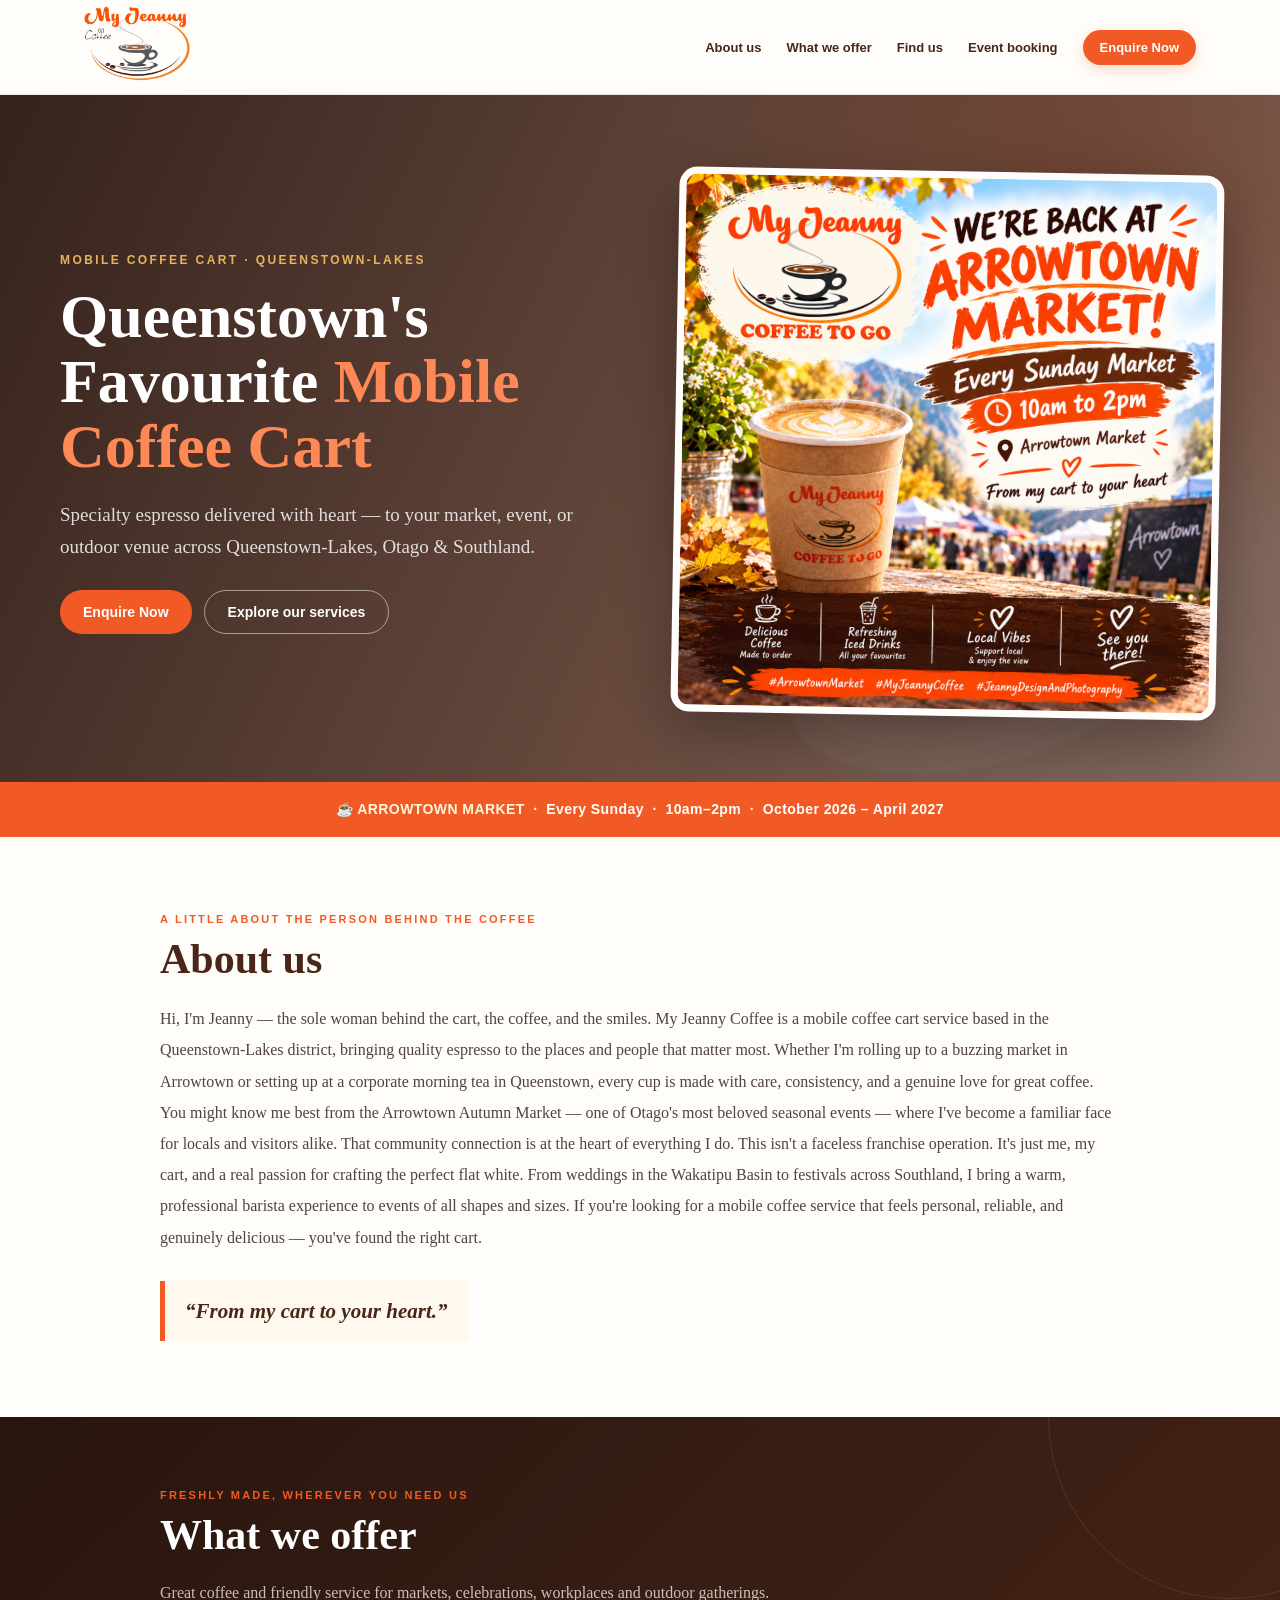
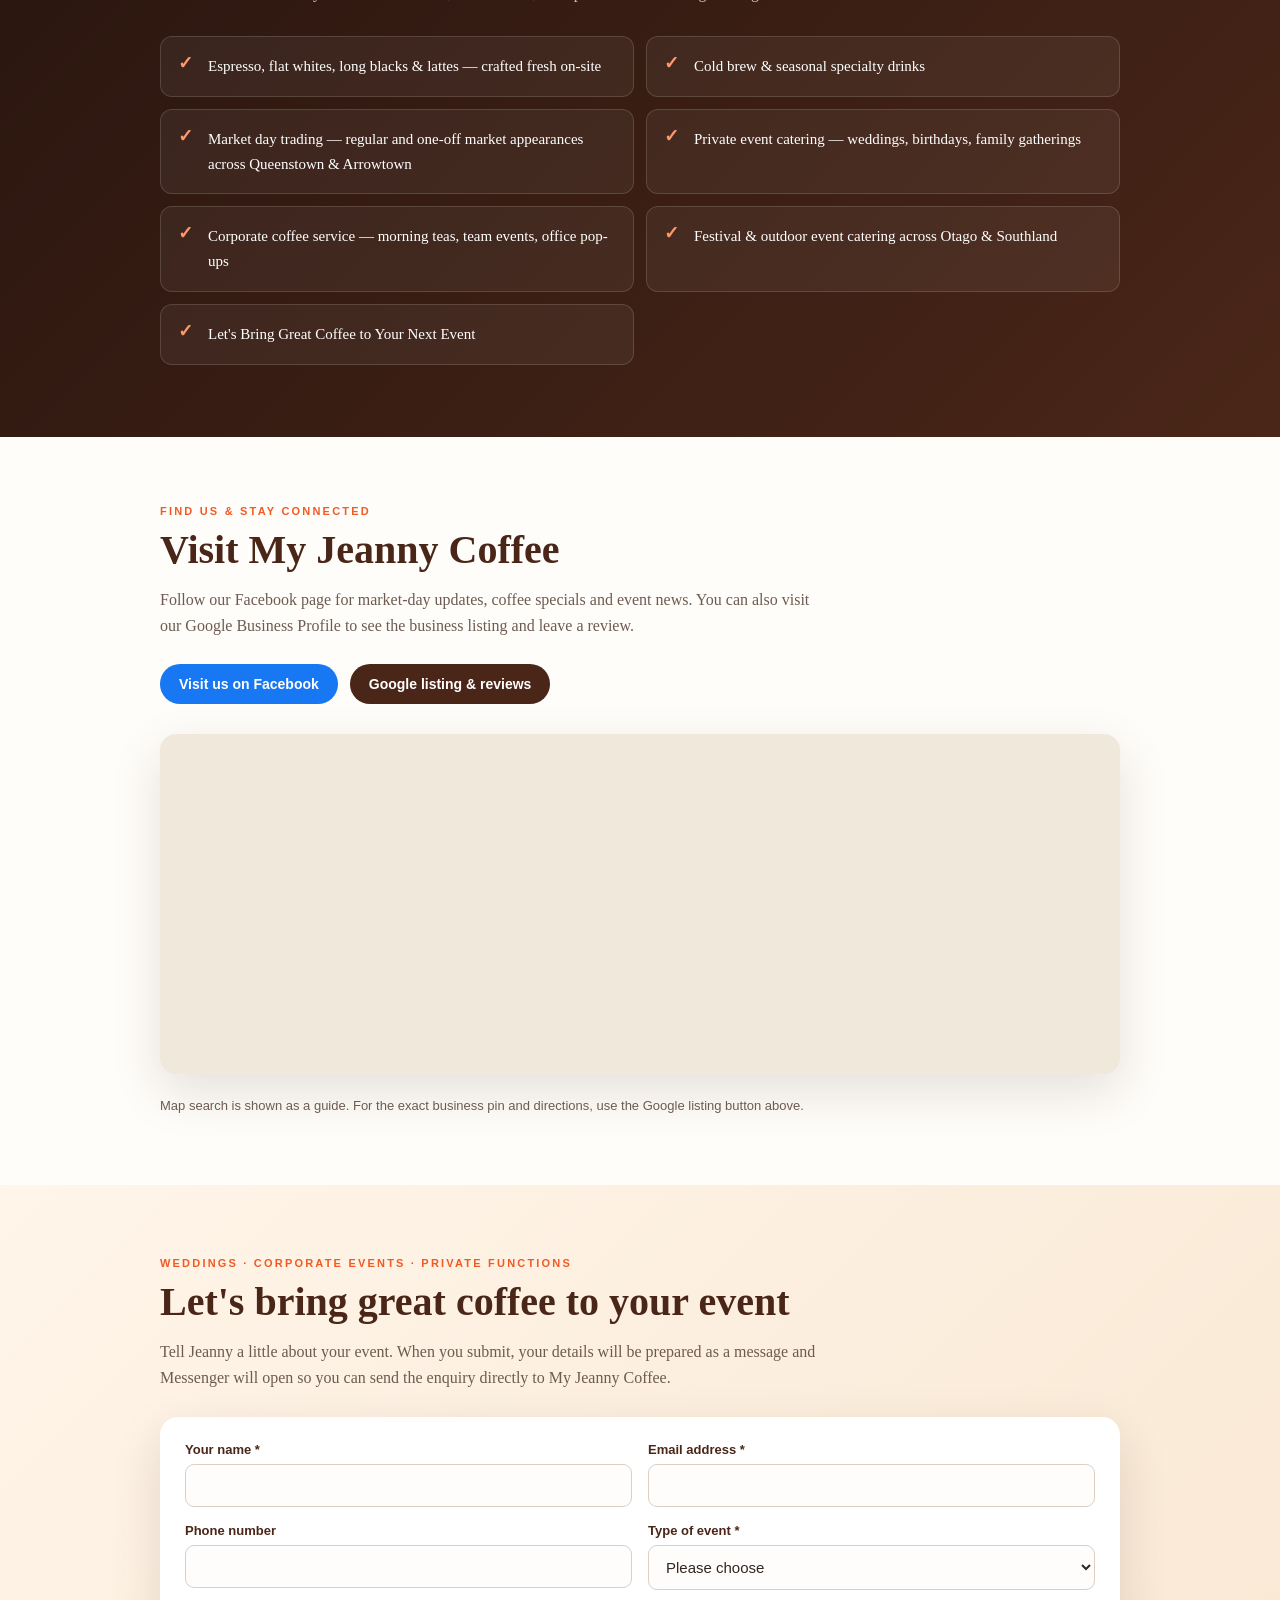
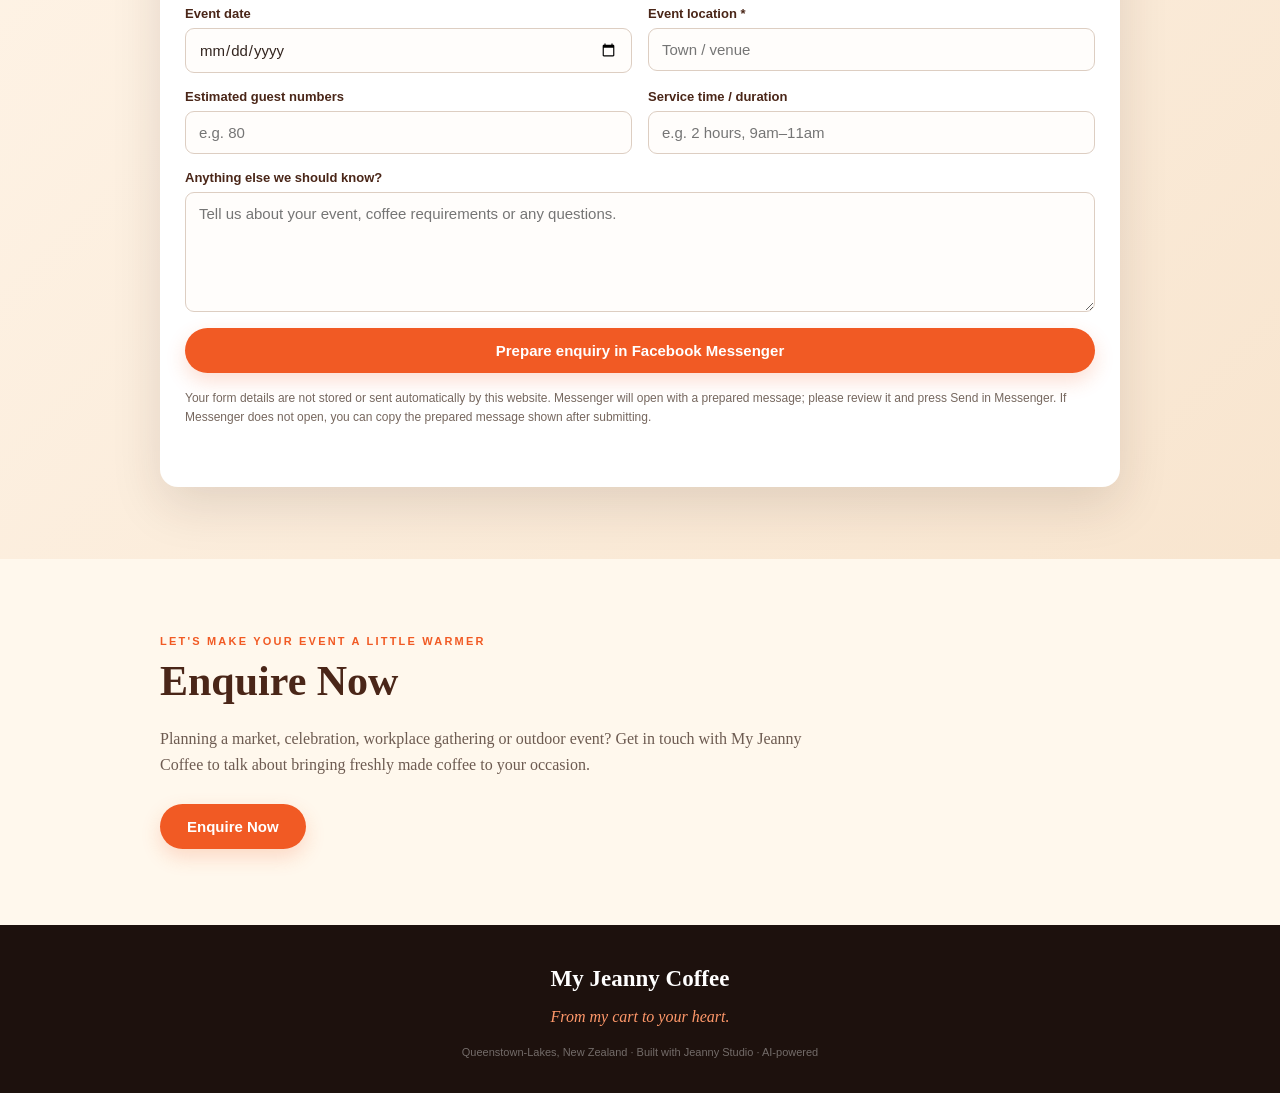
==== index.html @ 6d9bd1cd "Add files via upload 2nd commit" ====
<!DOCTYPE html>
<html lang="en">
<head>
<meta charset="UTF-8">
<meta name="viewport" content="width=device-width, initial-scale=1.0">
<title>My Jeanny Coffee | Mobile Coffee Cart Queenstown</title>
<meta name="description" content="Mobile coffee cart serving Queenstown-Lakes, Arrowtown & Southland. Quality espresso for markets, events & corporate functions. Solo woman-owned.">
<meta property="og:title" content="My Jeanny Coffee | Mobile Coffee Cart Queenstown">
<meta property="og:description" content="Mobile coffee cart serving Queenstown-Lakes, Arrowtown & Southland. Quality espresso for markets, events & corporate functions. Solo woman-owned.">
<meta property="og:type" content="website">
<meta name="theme-color" content="#f15a24">
<style>
:root {
  --orange: #f15a24;
  --orange-dark: #d94816;
  --coffee: #4a2618;
  --coffee-deep: #28150f;
  --cream: #fff8ed;
  --warm-white: #fffdf9;
  --gold: #e7b45b;
  --ink: #33251f;
  --muted: #6d5b51;
  --shadow: 0 18px 50px rgba(54, 31, 20, .13);
}
* { box-sizing: border-box; margin: 0; padding: 0; }
html { scroll-behavior: smooth; }
body {
  font-family: Georgia, 'Times New Roman', serif;
  background: var(--warm-white);
  color: var(--ink);
  line-height: 1.65;
}
a { color: inherit; }
.site-header {
  background: rgba(255,253,249,.96);
  border-bottom: 1px solid rgba(74,38,24,.10);
  position: sticky; top: 0; z-index: 10;
  backdrop-filter: blur(12px);
}
.header-inner {
  max-width: 1160px; margin: auto; padding: 6px 24px;
  display: flex; align-items: center; justify-content: space-between; gap: 20px;
}
.brand { color: var(--orange); font-weight: 800; font-size: 25px; line-height: 1; text-decoration: none; }
.brand small { display: block; color: var(--coffee); font: 700 10px/1.8 Arial,sans-serif; letter-spacing: .19em; }
.brand { display: flex; align-items: center; }
.brand-logo { height: 82px; width: auto; display: block; }
@media (max-width: 760px) { .brand-logo { height: 60px; } }
.nav-links { display: flex; gap: 25px; align-items: center; font: 700 13px Arial,sans-serif; }
.nav-links a { text-decoration: none; color: var(--coffee); }
.nav-links a:hover { color: var(--orange); }
.nav-cta {
  background: var(--orange); color: white !important; padding: 10px 17px;
  border-radius: 999px; box-shadow: 0 5px 14px rgba(241,90,36,.2);
}
.hero {
  background:
    linear-gradient(115deg, rgba(40,21,15,.94), rgba(74,38,24,.83) 58%, rgba(74,38,24,.68)),
    radial-gradient(circle at 85% 15%, rgba(241,90,36,.45), transparent 32%);
  color: white; padding: 76px 24px 66px; position: relative; overflow: hidden;
}
.hero::after {
  content: "☕"; position: absolute; right: 5%; bottom: -90px;
  font-size: clamp(180px, 32vw, 390px); opacity: .055; transform: rotate(-14deg);
}
.hero-inner {
  max-width: 1160px; margin: auto; display: grid;
  grid-template-columns: 1.02fr .98fr; gap: 48px; align-items: center;
  position: relative; z-index: 1;
}
.hero-tag {
  color: var(--gold); font: 700 12px Arial,sans-serif;
  letter-spacing: .2em; text-transform: uppercase; margin-bottom: 17px;
}
.hero h1 { font-size: clamp(37px, 5vw, 62px); line-height: 1.05; margin-bottom: 20px; }
.hero h1 span { color: #ff8956; }
.hero p { font-size: clamp(16px, 1.7vw, 19px); color: rgba(255,255,255,.83); max-width: 590px; margin-bottom: 28px; }
.hero-actions { display: flex; flex-wrap: wrap; gap: 12px; }
.btn {
  display: inline-flex; align-items: center; justify-content: center;
  padding: 13px 23px; border-radius: 999px; text-decoration: none;
  font: 700 14px Arial,sans-serif; transition: transform .2s, opacity .2s;
}
.btn:hover { transform: translateY(-2px); opacity: .92; }
.btn-primary { background: var(--orange); color: white; }
.btn-outline { border: 1px solid rgba(255,255,255,.5); color: white; }
.hero-art {
  border: 7px solid rgba(255,255,255,.88); border-radius: 18px;
  overflow: hidden; box-shadow: 0 22px 60px rgba(0,0,0,.32);
  transform: rotate(1deg); background: var(--cream);
}
.hero-art img { display: block; width: 100%; height: auto; }
.market-strip {
  background: var(--orange); color: white; padding: 17px 24px;
  text-align: center; font: 700 14px/1.5 Arial,sans-serif; letter-spacing: .03em;
}
.market-strip strong { color: #fff6dc; }
.about-section { padding: 76px 24px; }
.content-inner { max-width: 960px; margin: auto; }
.section-kicker { color: var(--orange); font: 700 11px Arial,sans-serif; letter-spacing: .2em; text-transform: uppercase; margin-bottom: 10px; }
.about-section h2, .services-inner h2, .cta-inner h2 {
  font-size: clamp(29px, 3.5vw, 42px); line-height: 1.15; margin-bottom: 20px;
}
.about-section h2 { color: var(--coffee); }
.about-copy { font-size: 16px; line-height: 1.95; color: #51443d; }
.slogan {
  margin-top: 28px; display: inline-block; color: var(--coffee);
  background: var(--cream); border-left: 5px solid var(--orange);
  padding: 13px 20px; font-size: 21px; font-style: italic; font-weight: 700;
}
.services-section {
  background: linear-gradient(135deg, var(--coffee-deep), var(--coffee));
  padding: 72px 24px; color: white; position: relative; overflow: hidden;
}
.services-section::before {
  content: ""; position: absolute; width: 360px; height: 360px;
  border: 1px solid rgba(255,255,255,.09); border-radius: 50%;
  right: -130px; top: -180px;
}
.services-inner { max-width: 960px; margin: auto; position: relative; }
.services-inner h2 { color: white; }
.services-inner > p { color: rgba(255,255,255,.72); margin-bottom: 30px; }
.services-list {
  list-style: none; display: grid; grid-template-columns: repeat(2,minmax(0,1fr));
  gap: 12px;
}
.services-list li {
  padding: 17px 18px 17px 47px; position: relative;
  border: 1px solid rgba(255,255,255,.14); border-radius: 12px;
  background: rgba(255,255,255,.055); font-size: 15px;
}
.services-list li::before {
  content: "✓"; position: absolute; left: 17px; top: 15px;
  color: #ff986a; font: 700 18px Arial,sans-serif;
}
.cta-section { padding: 76px 24px; background: var(--cream); }
.cta-inner { max-width: 960px; margin: auto; }
.cta-inner h2 { color: var(--coffee); }
.cta-inner p { font-size: 16px; color: var(--muted); max-width: 650px; margin-bottom: 25px; }
.cta-btn {
  display: inline-block; padding: 14px 27px; background: var(--orange);
  color: white; font: 700 15px Arial,sans-serif; border-radius: 999px;
  text-decoration: none; box-shadow: 0 8px 20px rgba(241,90,36,.2);
}
.contact-details { margin-top: 25px; color: var(--muted); font: 13px/1.9 Arial,sans-serif; }
footer { background: #1d110d; padding: 35px 24px; text-align: center; color: rgba(255,255,255,.65); }
footer .biz-name { color: white; font-size: 23px; font-weight: 700; margin-bottom: 7px; }
footer .tagline { color: #ff986a; font-style: italic; margin-bottom: 12px; }
footer .built { font: 11px Arial,sans-serif; color: rgba(255,255,255,.38); margin-top: 15px; }
@media (max-width: 760px) {
  .header-inner { padding: 12px 18px; }
  .nav-links { gap: 12px; font-size: 12px; }
  .nav-links a:not(.nav-cta) { display: none; }
  .hero { padding: 52px 18px 45px; }
  .hero-inner { grid-template-columns: 1fr; gap: 30px; }
  .hero-art { max-width: 520px; margin: 0 auto; transform: none; }
  .about-section, .services-section, .cta-section { padding: 54px 18px; }
  .services-list { grid-template-columns: 1fr; }
}
@media (prefers-reduced-motion: reduce) {
  html { scroll-behavior: auto; }
  *, *::before, *::after { transition: none !important; }
}

.social-section { padding: 68px 24px; background: #fffdf9; }
.social-inner { max-width: 960px; margin: auto; }
.social-inner h2, .booking-inner h2 { color: var(--coffee); font-size: clamp(29px,3.5vw,40px); line-height:1.15; margin-bottom:14px; }
.social-intro { color: var(--muted); max-width:650px; margin-bottom:25px; }
.social-actions { display:flex; flex-wrap:wrap; gap:12px; margin-bottom:30px; }
.social-btn { display:inline-flex; align-items:center; justify-content:center; padding:12px 19px; border-radius:999px; text-decoration:none; font:700 14px Arial,sans-serif; }
.social-facebook { background:#1877f2; color:white; }
.social-google { background:var(--coffee); color:white; }
.map-frame { width:100%; height:340px; border:0; border-radius:16px; box-shadow:var(--shadow); background:#f1e8dc; }
.map-note { font:13px/1.7 Arial,sans-serif; color:var(--muted); margin-top:12px; }
.booking-section { padding:72px 24px; background:linear-gradient(135deg,#fff5e9,#f8e5cf); }
.booking-inner { max-width:960px; margin:auto; }
.booking-inner > p { color:var(--muted); max-width:690px; margin-bottom:25px; }
.booking-form { display:grid; grid-template-columns:repeat(2,minmax(0,1fr)); gap:16px; background:white; padding:25px; border-radius:18px; box-shadow:var(--shadow); }
.form-field { display:flex; flex-direction:column; gap:7px; }
.form-field.full { grid-column:1/-1; }
.form-field label { font:700 13px Arial,sans-serif; color:var(--coffee); }
.form-field input,.form-field select,.form-field textarea { width:100%; border:1px solid #ddcec2; border-radius:9px; padding:12px 13px; font:15px Arial,sans-serif; color:var(--ink); background:#fffdfb; }
.form-field textarea { min-height:120px; resize:vertical; }
.form-field input:focus,.form-field select:focus,.form-field textarea:focus { outline:2px solid rgba(241,90,36,.25); border-color:var(--orange); }
.form-submit { border:0; cursor:pointer; }
.form-help { grid-column:1/-1; font:12px/1.6 Arial,sans-serif; color:#76675e; }
.form-status { grid-column:1/-1; color:#28633a; font:13px/1.6 Arial,sans-serif; min-height:1.5em; }
@media(max-width:760px) {
  .social-section,.booking-section { padding:54px 18px; }
  .booking-form { grid-template-columns:1fr; padding:18px; }
  .form-field.full,.form-help,.form-status { grid-column:1; }
  .map-frame { height:290px; }
}

</style>
</head>
<body>
<header class="site-header">
  <div class="header-inner">
    <a class="brand" href="#top" aria-label="My Jeanny Coffee home"><img class="brand-logo" src="[data-uri]" alt="My Jeanny Coffee logo" width="360" height="278"></a>
    <nav class="nav-links" aria-label="Main navigation">
      <a href="#about">About us</a>
      <a href="#services">What we offer</a>
      <a href="#find-us">Find us</a>
      <a href="#booking">Event booking</a>
      <a class="nav-cta" href="#contact">Enquire Now</a>
    </nav>
  </div>
</header>

<main id="top">
  <section class="hero">
    <div class="hero-inner">
      <div>
        <div class="hero-tag">Mobile coffee cart · Queenstown-Lakes</div>
        <h1>Queenstown's Favourite <span>Mobile Coffee Cart</span></h1>
        <p>Specialty espresso delivered with heart — to your market, event, or outdoor venue across Queenstown-Lakes, Otago &amp; Southland.</p>
        <div class="hero-actions">
          <a href="https://www.facebook.com/MyJeannyCoffee" class="btn btn-primary">Enquire Now</a>
          <a href="#services" class="btn btn-outline">Explore our services</a>
        </div>
      </div>
      <div class="hero-art">
        <img src="[data-uri]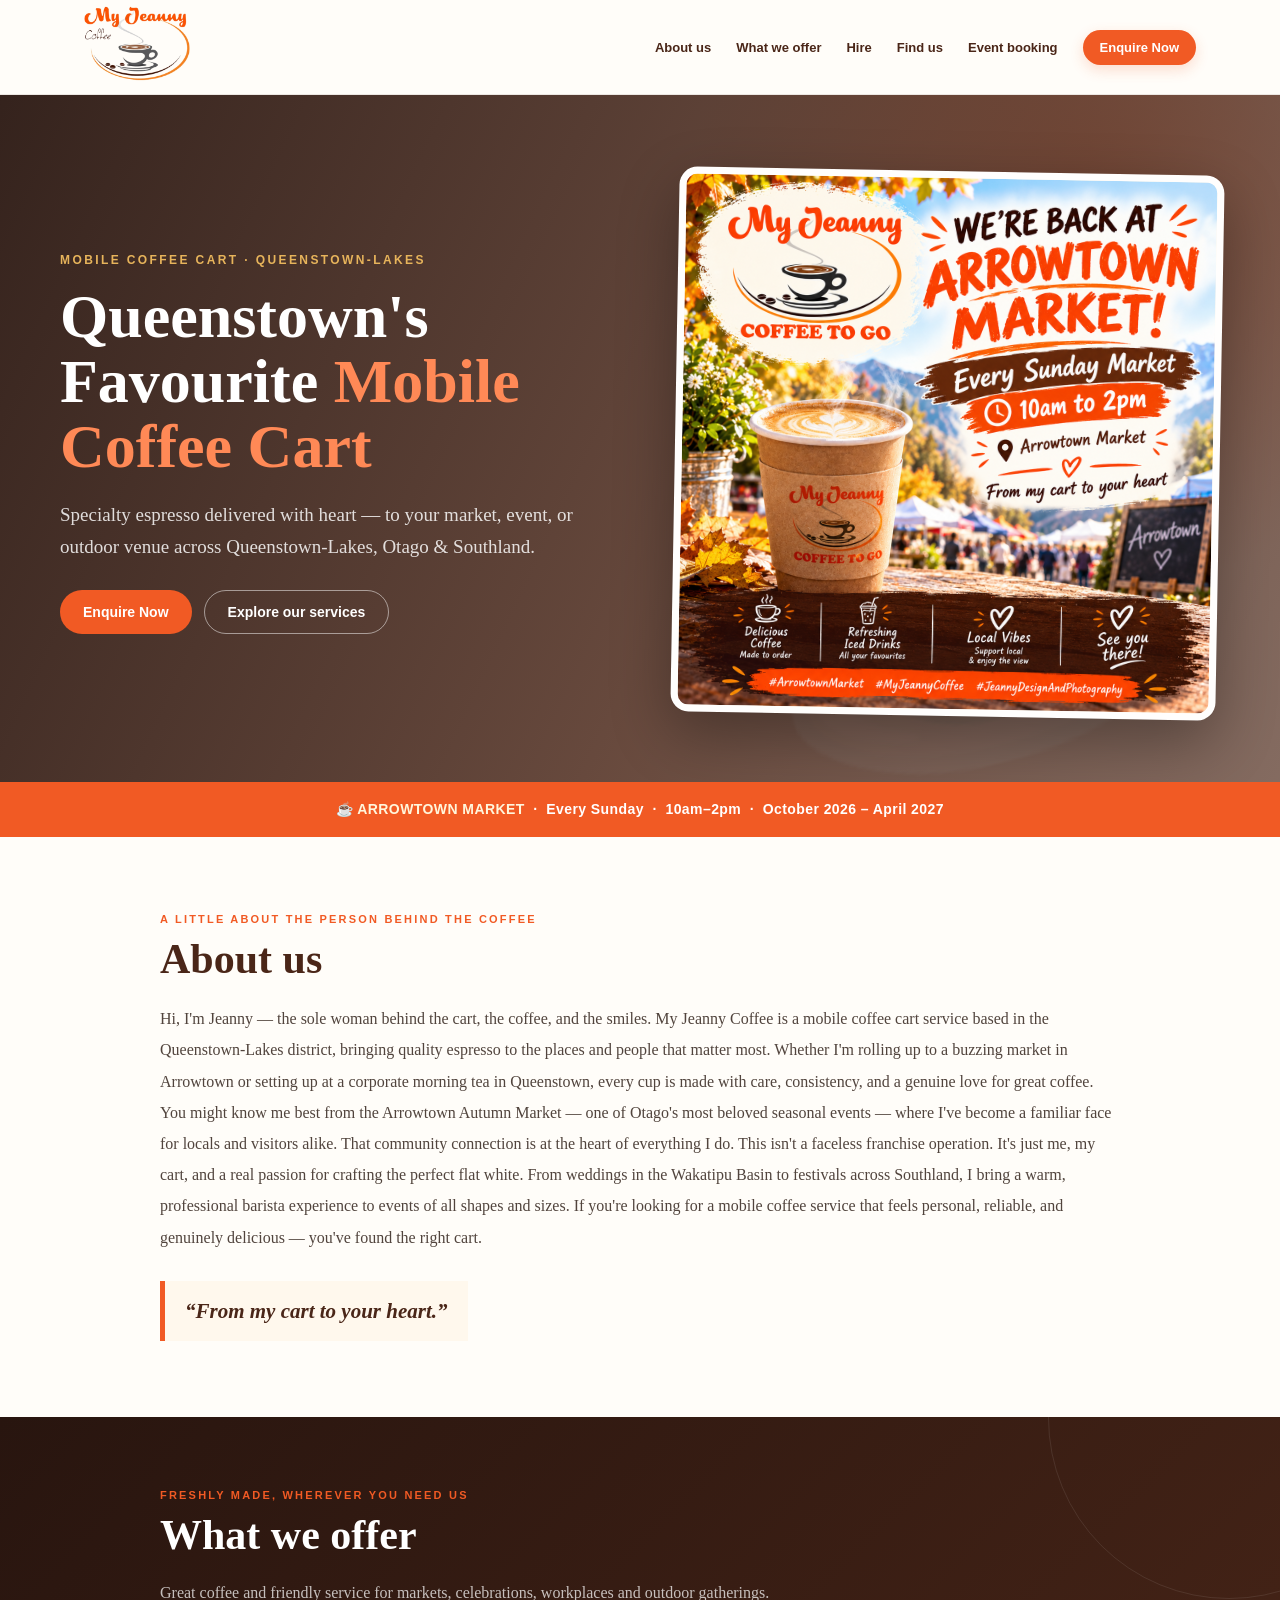
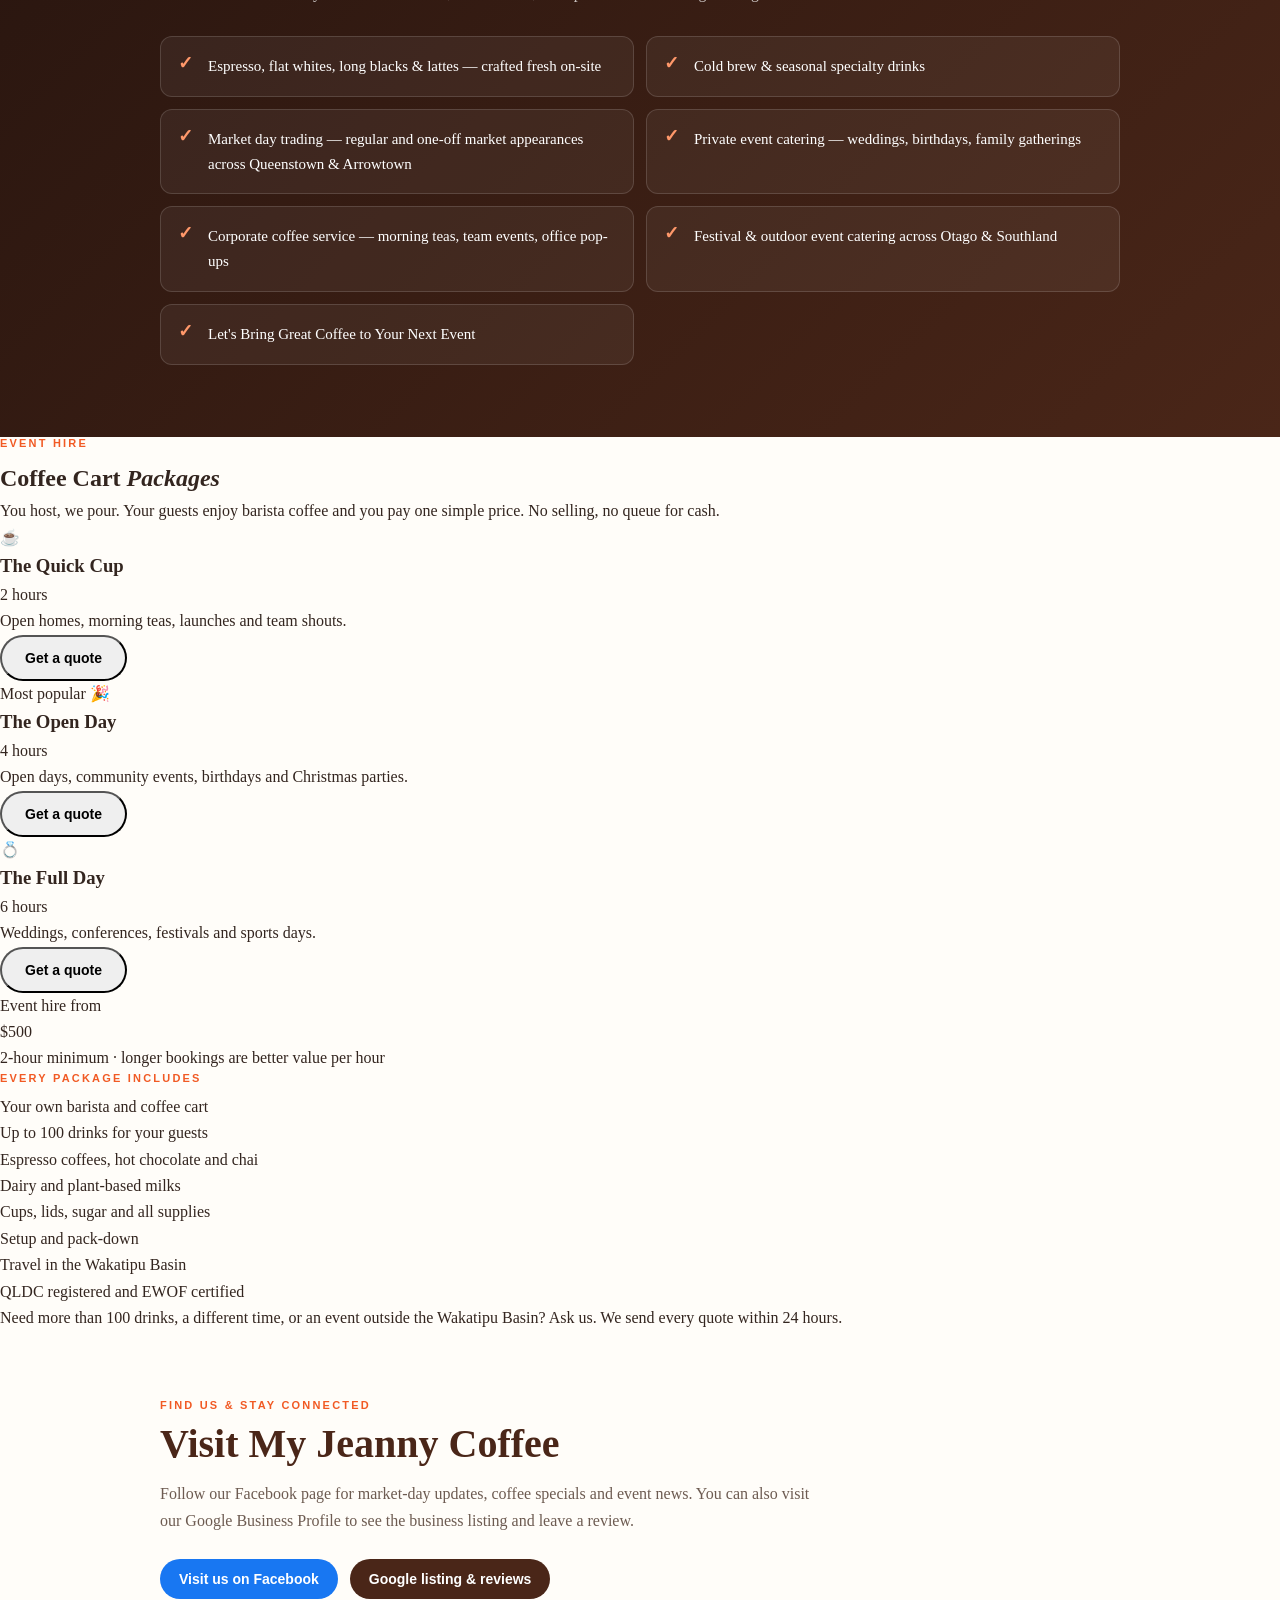
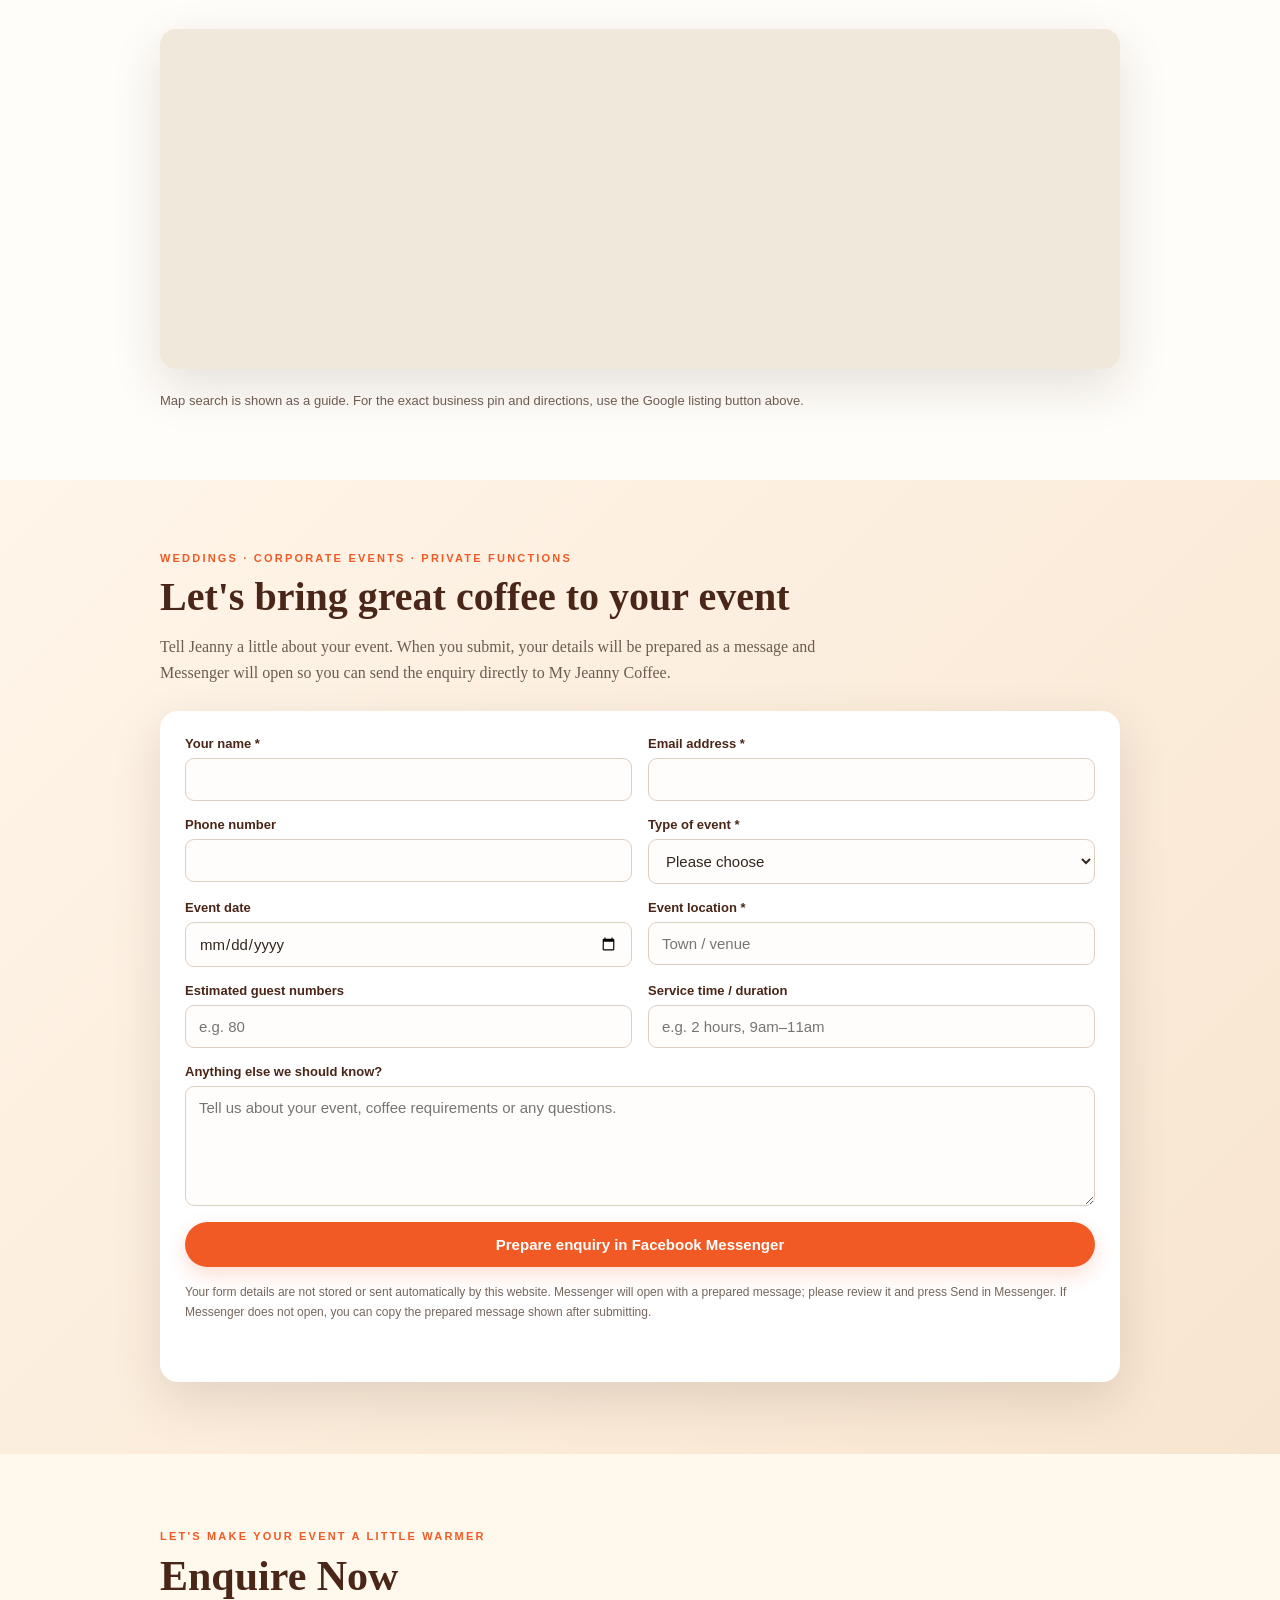
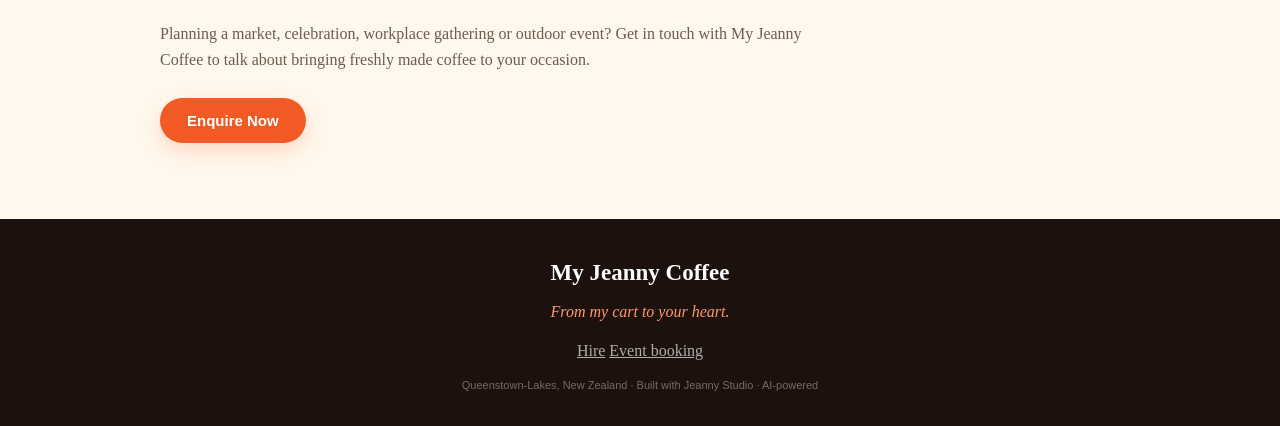
